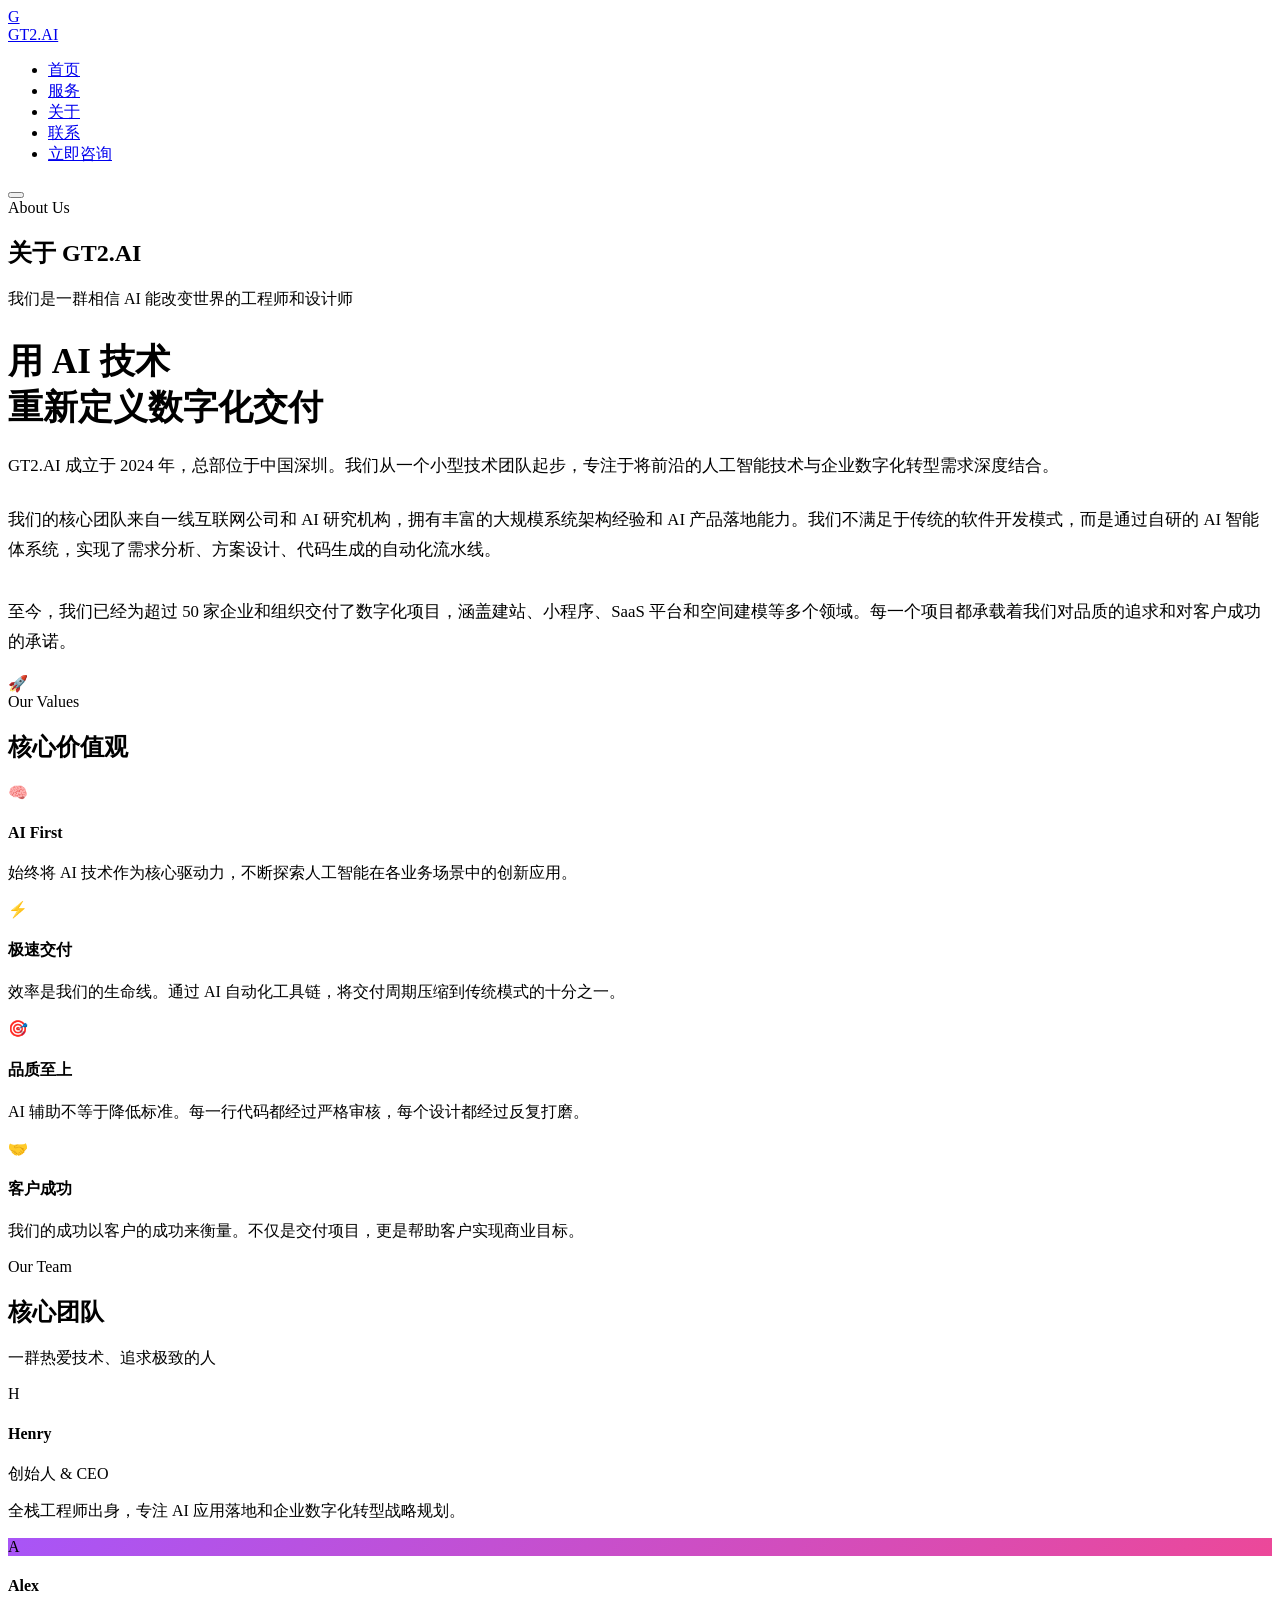
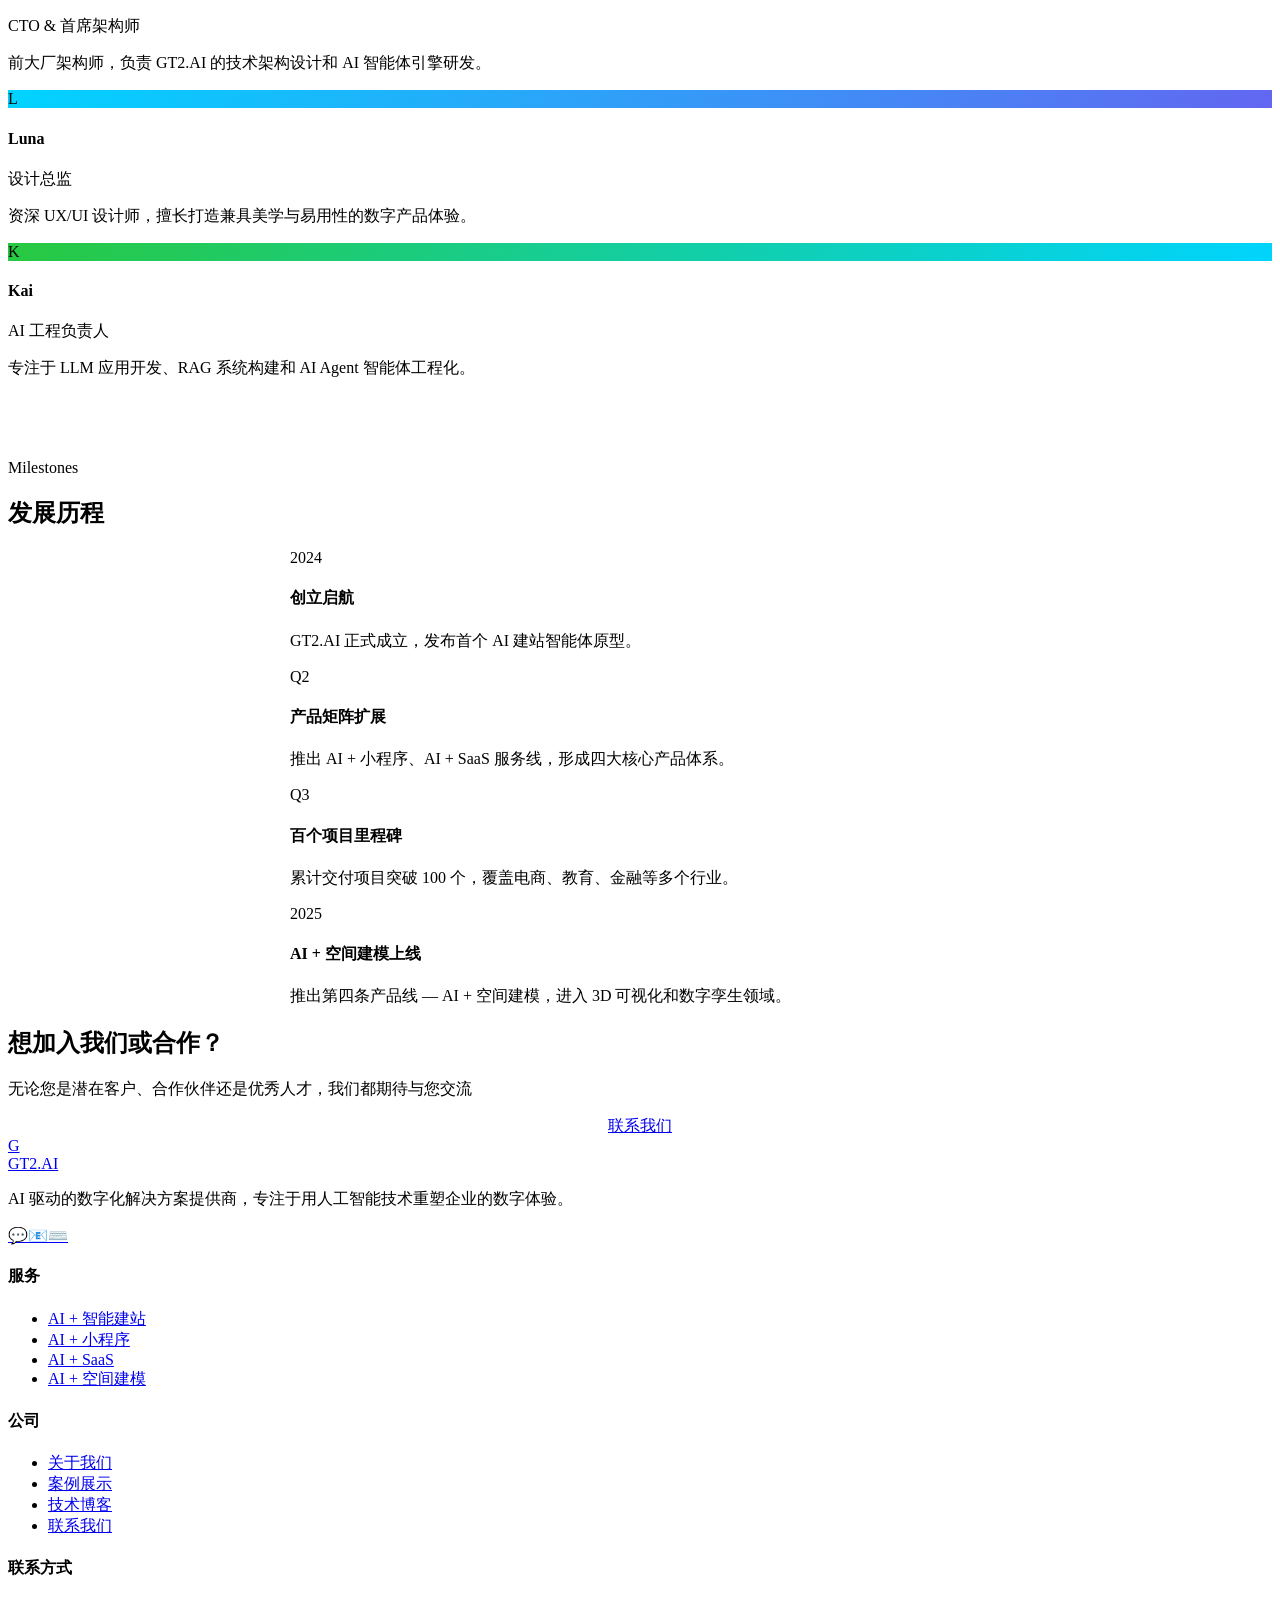
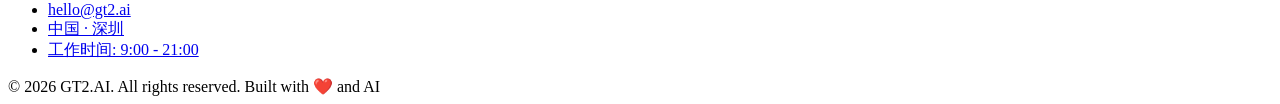
==== about.html @ e83137d7 "Add files via upload" ====
<!DOCTYPE html>
<html lang="zh-CN">
<head>
  <meta charset="UTF-8">
  <meta name="viewport" content="width=device-width, initial-scale=1.0">
  <title>关于我们 - GT2.AI | AI 驱动的数字化解决方案</title>
  <link rel="stylesheet" href="css/style.css">
</head>
<body>

  <div class="bg-orbs"><div class="bg-orb bg-orb-1"></div><div class="bg-orb bg-orb-2"></div><div class="bg-orb bg-orb-3"></div></div>
  <div class="bg-grid"></div>

  <nav class="navbar"><div class="container">
    <a href="index.html" class="nav-logo"><div class="logo-icon">G</div><span>GT2.AI</span></a>
    <ul class="nav-links">
      <li><a href="index.html">首页</a></li>
      <li><a href="services.html">服务</a></li>
      <li><a href="about.html" class="active">关于</a></li>
      <li><a href="contact.html">联系</a></li>
      <li><a href="contact.html" class="btn btn-primary nav-cta">立即咨询</a></li>
    </ul>
    <button class="nav-toggle" aria-label="菜单"><span></span><span></span><span></span></button>
  </div></nav>

  <div class="content-wrapper">

    <!-- Page Header -->
    <section class="page-header" id="about-top">
      <div class="container animate-on-scroll">
        <div class="section-label">About Us</div>
        <h1 class="section-title gradient-text">关于 GT2.AI</h1>
        <p class="section-desc">我们是一群相信 AI 能改变世界的工程师和设计师</p>
      </div>
    </section>

    <!-- About Intro -->
    <section class="service-detail">
      <div class="container">
        <div class="about-intro">
          <div class="animate-on-scroll">
            <h2 style="font-family:var(--font-display);font-size:clamp(1.6rem,3vw,2.2rem);font-weight:700;margin-bottom:20px;line-height:1.3;">
              用 AI 技术<br><span class="gradient-text">重新定义数字化交付</span>
            </h2>
            <p style="color:var(--text-secondary);font-size:1.05rem;line-height:1.8;margin-bottom:24px;">
              GT2.AI 成立于 2024 年，总部位于中国深圳。我们从一个小型技术团队起步，专注于将前沿的人工智能技术与企业数字化转型需求深度结合。
            </p>
            <p style="color:var(--text-secondary);font-size:1.05rem;line-height:1.8;margin-bottom:32px;">
              我们的核心团队来自一线互联网公司和 AI 研究机构，拥有丰富的大规模系统架构经验和 AI 产品落地能力。我们不满足于传统的软件开发模式，而是通过自研的 AI 智能体系统，实现了需求分析、方案设计、代码生成的自动化流水线。
            </p>
            <p style="color:var(--text-secondary);font-size:1.05rem;line-height:1.8;">
              至今，我们已经为超过 50 家企业和组织交付了数字化项目，涵盖建站、小程序、SaaS 平台和空间建模等多个领域。每一个项目都承载着我们对品质的追求和对客户成功的承诺。
            </p>
          </div>
          <div class="about-img-placeholder animate-on-scroll delay-2">
            🚀
          </div>
        </div>

        <!-- Values -->
        <div class="section-header animate-on-scroll">
          <div class="section-label">Our Values</div>
          <h2 class="section-title">核心价值观</h2>
        </div>
        <div class="about-values">
          <div class="value-card animate-on-scroll delay-1">
            <div class="value-icon">🧠</div>
            <h4>AI First</h4>
            <p>始终将 AI 技术作为核心驱动力，不断探索人工智能在各业务场景中的创新应用。</p>
          </div>
          <div class="value-card animate-on-scroll delay-2">
            <div class="value-icon">⚡</div>
            <h4>极速交付</h4>
            <p>效率是我们的生命线。通过 AI 自动化工具链，将交付周期压缩到传统模式的十分之一。</p>
          </div>
          <div class="value-card animate-on-scroll delay-3">
            <div class="value-icon">🎯</div>
            <h4>品质至上</h4>
            <p>AI 辅助不等于降低标准。每一行代码都经过严格审核，每个设计都经过反复打磨。</p>
          </div>
          <div class="value-card animate-on-scroll delay-4">
            <div class="value-icon">🤝</div>
            <h4>客户成功</h4>
            <p>我们的成功以客户的成功来衡量。不仅是交付项目，更是帮助客户实现商业目标。</p>
          </div>
        </div>

        <!-- Team -->
        <div class="section-header animate-on-scroll">
          <div class="section-label">Our Team</div>
          <h2 class="section-title">核心团队</h2>
          <p class="section-desc">一群热爱技术、追求极致的人</p>
        </div>
        <div class="team-grid">
          <div class="team-card animate-on-scroll delay-1">
            <div class="team-avatar">H</div>
            <h4>Henry</h4>
            <div class="role">创始人 & CEO</div>
            <p>全栈工程师出身，专注 AI 应用落地和企业数字化转型战略规划。</p>
          </div>
          <div class="team-card animate-on-scroll delay-2">
            <div class="team-avatar" style="background:linear-gradient(135deg,#a855f7,#ec4899);">A</div>
            <h4>Alex</h4>
            <div class="role">CTO & 首席架构师</div>
            <p>前大厂架构师，负责 GT2.AI 的技术架构设计和 AI 智能体引擎研发。</p>
          </div>
          <div class="team-card animate-on-scroll delay-3">
            <div class="team-avatar" style="background:linear-gradient(135deg,#00d4ff,#6366f1);">L</div>
            <h4>Luna</h4>
            <div class="role">设计总监</div>
            <p>资深 UX/UI 设计师，擅长打造兼具美学与易用性的数字产品体验。</p>
          </div>
          <div class="team-card animate-on-scroll delay-4">
            <div class="team-avatar" style="background:linear-gradient(135deg,#28c840,#00d4ff);">K</div>
            <h4>Kai</h4>
            <div class="role">AI 工程负责人</div>
            <p>专注于 LLM 应用开发、RAG 系统构建和 AI Agent 智能体工程化。</p>
          </div>
        </div>

        <!-- Timeline / Milestones -->
        <div class="section-header animate-on-scroll" style="margin-top:80px;">
          <div class="section-label">Milestones</div>
          <h2 class="section-title">发展历程</h2>
        </div>
        <div class="feature-list" style="max-width:700px;margin:0 auto;">
          <div class="feature-item animate-on-scroll delay-1">
            <div class="feature-num">2024</div>
            <div class="feature-info">
              <h4>创立启航</h4>
              <p>GT2.AI 正式成立，发布首个 AI 建站智能体原型。</p>
            </div>
          </div>
          <div class="feature-item animate-on-scroll delay-2">
            <div class="feature-num">Q2</div>
            <div class="feature-info">
              <h4>产品矩阵扩展</h4>
              <p>推出 AI + 小程序、AI + SaaS 服务线，形成四大核心产品体系。</p>
            </div>
          </div>
          <div class="feature-item animate-on-scroll delay-3">
            <div class="feature-num">Q3</div>
            <div class="feature-info">
              <h4>百个项目里程碑</h4>
              <p>累计交付项目突破 100 个，覆盖电商、教育、金融等多个行业。</p>
            </div>
          </div>
          <div class="feature-item animate-on-scroll delay-4">
            <div class="feature-num">2025</div>
            <div class="feature-info">
              <h4>AI + 空间建模上线</h4>
              <p>推出第四条产品线 — AI + 空间建模，进入 3D 可视化和数字孪生领域。</p>
            </div>
          </div>
        </div>
      </div>
    </section>

    <!-- CTA -->
    <section class="cta-section">
      <div class="container">
        <div class="cta-box animate-on-scroll">
          <div class="cta-glow"></div>
          <h2 class="cta-title">想加入我们或合作？</h2>
          <p class="cta-desc">无论您是潜在客户、合作伙伴还是优秀人才，我们都期待与您交流</p>
          <div style="display:flex;gap:16px;justify-content:center;position:relative;z-index:1;">
            <a href="contact.html" class="btn btn-primary">联系我们</a>
          </div>
        </div>
      </div>
    </section>

  </div>

  <!-- Footer -->
  <footer class="footer">
    <div class="container">
      <div class="footer-grid">
        <div class="footer-brand">
          <a href="index.html" class="nav-logo"><div class="logo-icon">G</div><span>GT2.AI</span></a>
          <p>AI 驱动的数字化解决方案提供商，专注于用人工智能技术重塑企业的数字体验。</p>
          <div class="footer-social"><a href="#">💬</a><a href="#">📧</a><a href="#">⌨️</a></div>
        </div>
        <div class="footer-col">
          <h4>服务</h4>
          <ul>
            <li><a href="services.html#ai-build">AI + 智能建站</a></li>
            <li><a href="services.html#ai-miniapp">AI + 小程序</a></li>
            <li><a href="services.html#ai-saas">AI + SaaS</a></li>
            <li><a href="services.html#ai-modeling">AI + 空间建模</a></li>
          </ul>
        </div>
        <div class="footer-col">
          <h4>公司</h4>
          <ul>
            <li><a href="about.html">关于我们</a></li>
            <li><a href="#">案例展示</a></li>
            <li><a href="#">技术博客</a></li>
            <li><a href="contact.html">联系我们</a></li>
          </ul>
        </div>
        <div class="footer-col">
          <h4>联系方式</h4>
          <ul>
            <li><a href="mailto:hello@gt2.ai">hello@gt2.ai</a></li>
            <li><a href="#">中国 · 深圳</a></li>
            <li><a href="#">工作时间: 9:00 - 21:00</a></li>
          </ul>
        </div>
      </div>
      <div class="footer-bottom">
        <span>&copy; 2026 GT2.AI. All rights reserved.</span>
        <span>Built with ❤️ and AI</span>
      </div>
    </div>
  </footer>

  <script src="js/main.js"></script>
</body>
</html>
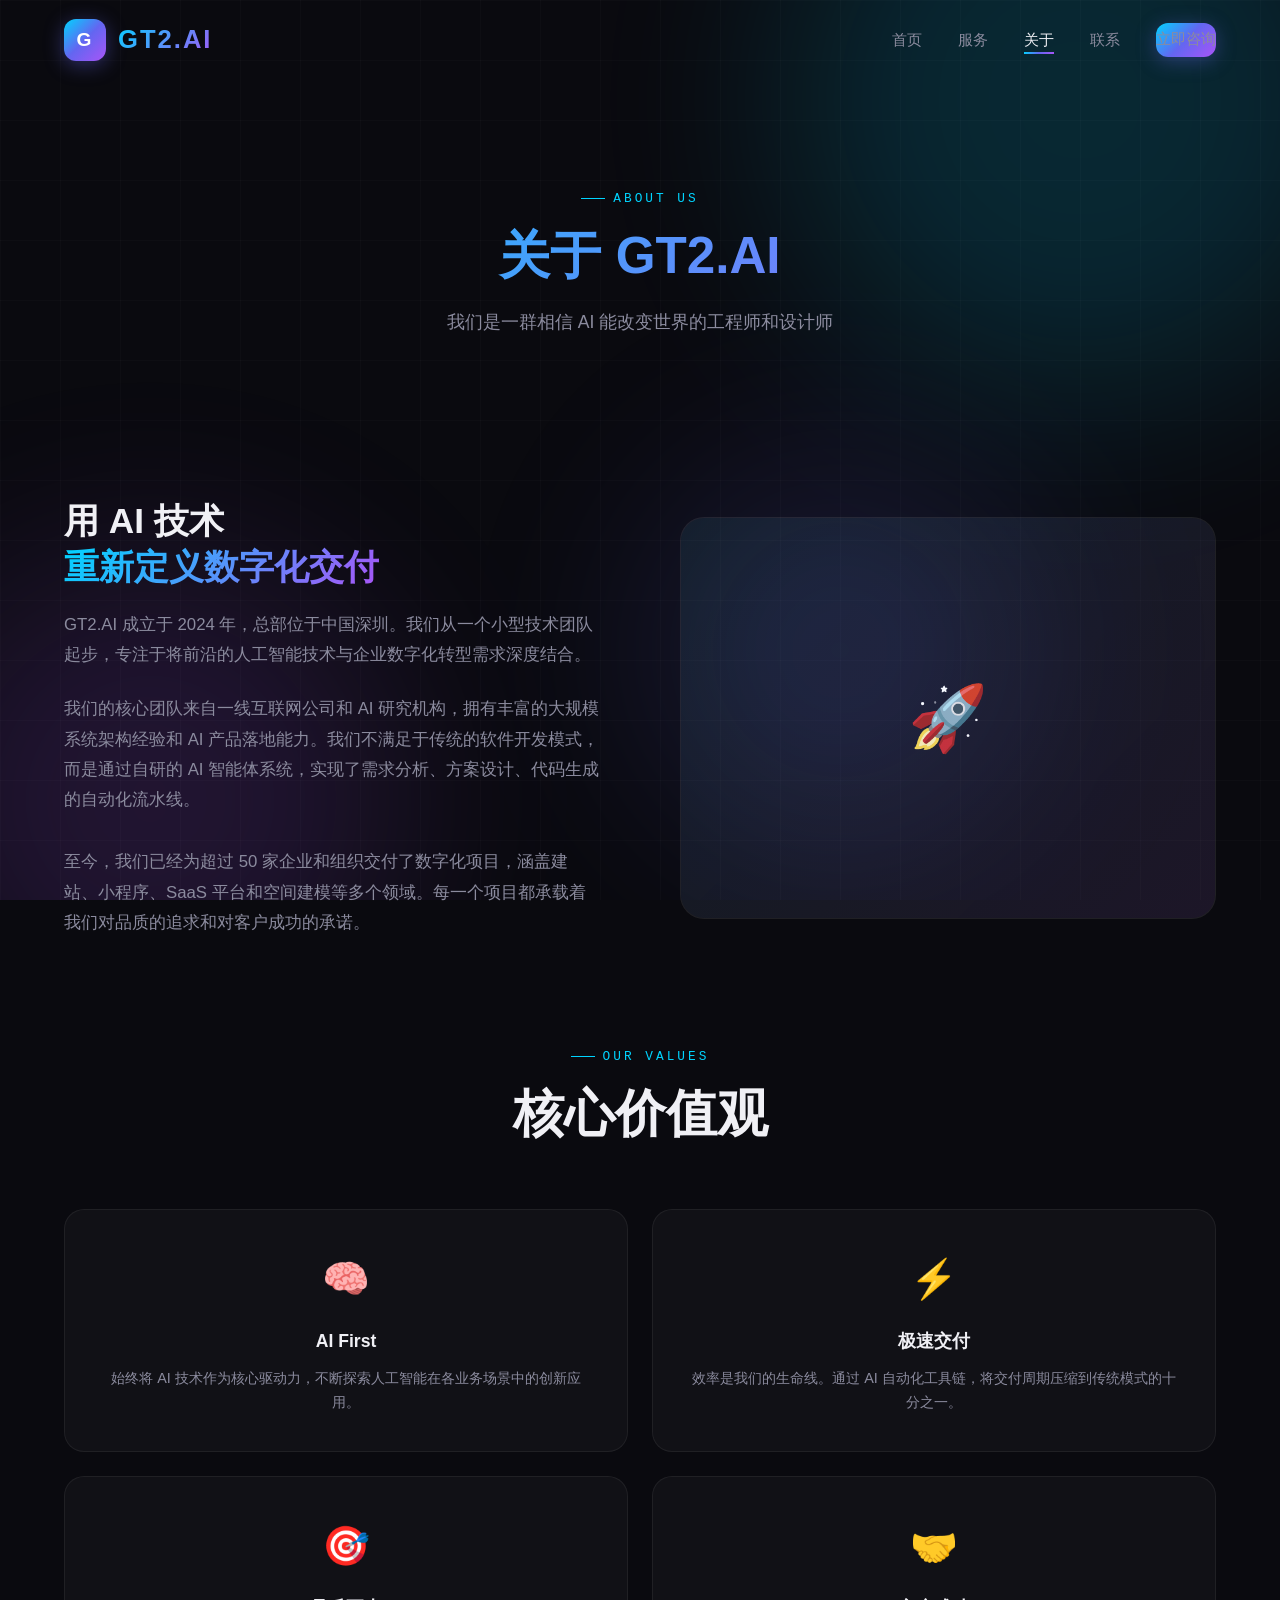
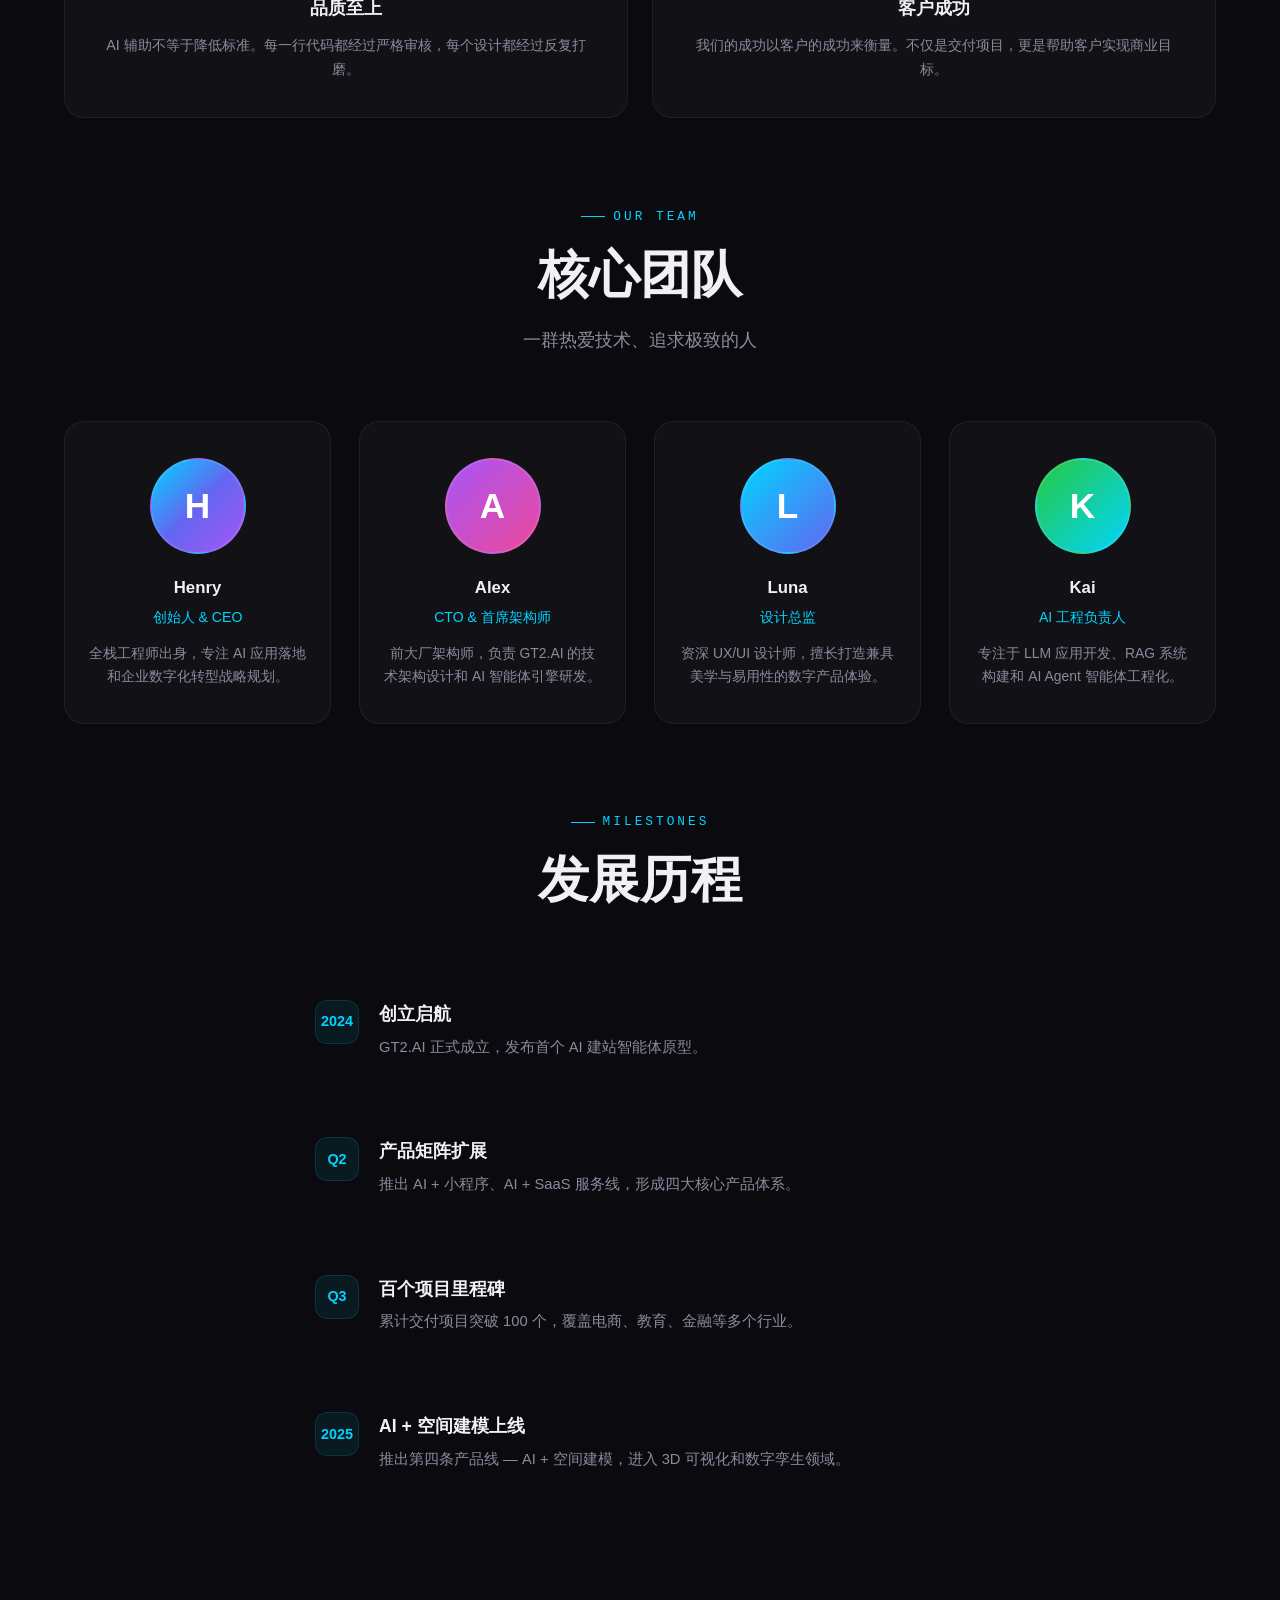
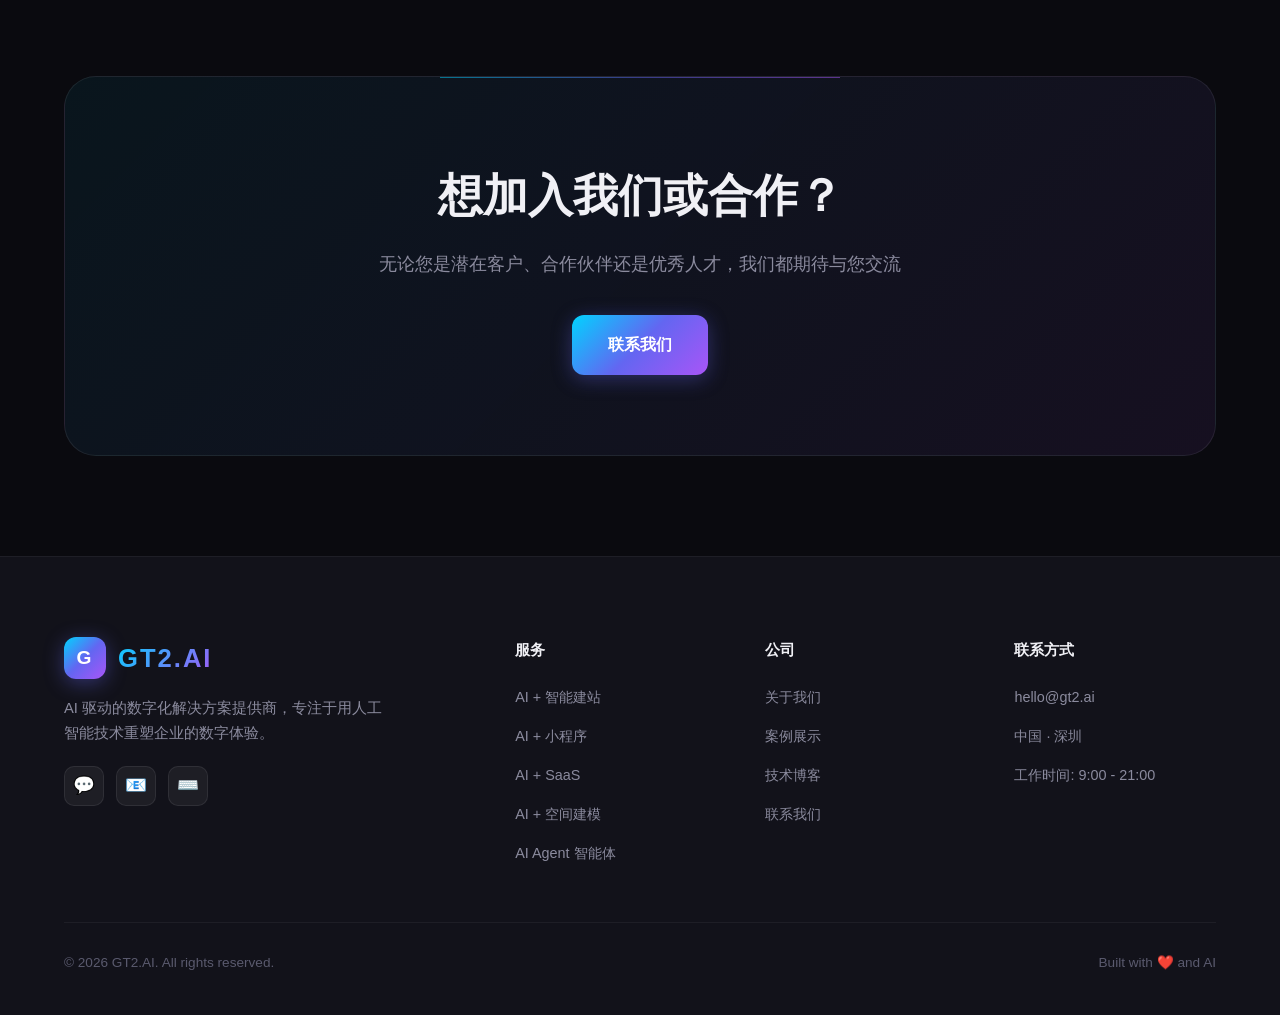
==== commit 39c24597: "Add files via upload" ====
--- a/about.html
+++ b/about.html
@@ -188,6 +188,7 @@
             <li><a href="services.html#ai-miniapp">AI + 小程序</a></li>
             <li><a href="services.html#ai-saas">AI + SaaS</a></li>
             <li><a href="services.html#ai-modeling">AI + 空间建模</a></li>
+            <li><a href="services.html#ai-agent">AI Agent 智能体</a></li>
           </ul>
         </div>
         <div class="footer-col">
--- a/css/style.css
+++ b/css/style.css
@@ -0,0 +1,482 @@
+/* ============================================
+   GT2.AI - Global Style System
+   现代科技感 AI 品牌官网
+   ============================================ */
+
+/* ---------- Google Fonts Import ---------- */
+@import url('https://fonts.googleapis.com/css2?family=Orbitron:wght@400;500;600;700;800;900&family=Noto+Sans+SC:wght@300;400;500;600;700&family=JetBrains+Mono:wght@400;500&display=swap');
+
+/* ---------- CSS Variables ---------- */
+:root {
+  --bg-primary: #0a0a0f;
+  --bg-secondary: #12121a;
+  --bg-card: rgba(255, 255, 255, 0.03);
+  --bg-card-hover: rgba(255, 255, 255, 0.06);
+  --accent-cyan: #00d4ff;
+  --accent-blue: #6366f1;
+  --accent-purple: #a855f7;
+  --accent-pink: #ec4899;
+  --accent-green: #10b981;
+  --gradient-primary: linear-gradient(135deg, #00d4ff 0%, #6366f1 50%, #a855f7 100%);
+  --gradient-text: linear-gradient(135deg, #00d4ff, #a855f7);
+  --text-primary: #f0f0f5;
+  --text-secondary: #8b8b9e;
+  --text-muted: #5a5a6e;
+  --font-display: 'Orbitron', sans-serif;
+  --font-body: 'Noto Sans SC', sans-serif;
+  --font-mono: 'JetBrains Mono', monospace;
+  --nav-height: 80px;
+  --container-max: 1200px;
+  --section-padding: 120px;
+  --ease-out: cubic-bezier(0.16, 1, 0.3, 1);
+}
+
+/* ---------- Reset ---------- */
+*, *::before, *::after { margin: 0; padding: 0; box-sizing: border-box; }
+html { scroll-behavior: smooth; font-size: 16px; }
+body {
+  font-family: var(--font-body);
+  background-color: var(--bg-primary);
+  color: var(--text-primary);
+  line-height: 1.7;
+  overflow-x: hidden;
+  -webkit-font-smoothing: antialiased;
+}
+::selection { background: rgba(99, 102, 241, 0.3); color: #fff; }
+a { color: inherit; text-decoration: none; }
+img { max-width: 100%; height: auto; }
+
+::-webkit-scrollbar { width: 6px; }
+::-webkit-scrollbar-track { background: var(--bg-primary); }
+::-webkit-scrollbar-thumb { background: linear-gradient(var(--accent-cyan), var(--accent-purple)); border-radius: 3px; }
+
+/* ---------- Utility ---------- */
+.container { max-width: var(--container-max); margin: 0 auto; padding: 0 24px; }
+.gradient-text {
+  background: var(--gradient-text);
+  -webkit-background-clip: text;
+  -webkit-text-fill-color: transparent;
+}
+.section-label {
+  display: inline-flex; align-items: center; gap: 8px;
+  font-family: var(--font-mono); font-size: 0.8rem;
+  letter-spacing: 3px; text-transform: uppercase;
+  color: var(--accent-cyan); margin-bottom: 16px;
+}
+.section-label::before {
+  content: ''; width: 24px; height: 1px; background: var(--accent-cyan);
+}
+.section-title {
+  font-family: var(--font-display); font-size: clamp(2rem, 4vw, 3.2rem);
+  font-weight: 700; line-height: 1.2; margin-bottom: 20px;
+}
+.section-desc { font-size: 1.1rem; color: var(--text-secondary); max-width: 600px; line-height: 1.8; }
+.section-header { text-align: center; margin-bottom: 64px; }
+.section-header .section-desc { margin: 0 auto; }
+
+/* ---------- Buttons ---------- */
+.btn {
+  display: inline-flex; align-items: center; gap: 10px;
+  padding: 16px 36px; border-radius: 12px;
+  font-family: var(--font-body); font-size: 1rem; font-weight: 600;
+  cursor: pointer; transition: all 0.4s var(--ease-out);
+  position: relative; overflow: hidden; border: none;
+}
+.btn-primary {
+  background: var(--gradient-primary); color: #fff;
+  box-shadow: 0 4px 20px rgba(99, 102, 241, 0.35);
+}
+.btn-primary:hover {
+  transform: translateY(-3px);
+  box-shadow: 0 8px 40px rgba(99, 102, 241, 0.5), 0 0 60px rgba(0, 212, 255, 0.15);
+}
+.btn-outline {
+  background: transparent; color: var(--text-primary);
+  border: 1px solid rgba(255, 255, 255, 0.15); backdrop-filter: blur(10px);
+}
+.btn-outline:hover {
+  border-color: var(--accent-cyan); color: var(--accent-cyan);
+  background: rgba(0, 212, 255, 0.05); transform: translateY(-3px);
+}
+
+/* ---------- Background Effects ---------- */
+.bg-orbs {
+  position: fixed; top: 0; left: 0; width: 100%; height: 100%;
+  pointer-events: none; z-index: 0; overflow: hidden;
+}
+.bg-orb {
+  position: absolute; border-radius: 50%;
+  filter: blur(100px); opacity: 0.15;
+  animation: float 20s ease-in-out infinite;
+}
+.bg-orb-1 { width: 600px; height: 600px; background: var(--accent-cyan); top: -200px; right: -100px; animation-delay: 0s; }
+.bg-orb-2 { width: 500px; height: 500px; background: var(--accent-purple); bottom: -150px; left: -100px; animation-delay: -7s; }
+.bg-orb-3 { width: 400px; height: 400px; background: var(--accent-blue); top: 50%; left: 50%; animation-delay: -14s; }
+
+@keyframes float {
+  0%, 100% { transform: translate(0, 0) scale(1); }
+  25% { transform: translate(50px, -80px) scale(1.1); }
+  50% { transform: translate(-30px, 60px) scale(0.95); }
+  75% { transform: translate(80px, 30px) scale(1.05); }
+}
+
+.bg-grid {
+  position: fixed; top: 0; left: 0; width: 100%; height: 100%;
+  background-image:
+    linear-gradient(rgba(255,255,255,0.02) 1px, transparent 1px),
+    linear-gradient(90deg, rgba(255,255,255,0.02) 1px, transparent 1px);
+  background-size: 60px 60px; pointer-events: none; z-index: 0;
+}
+
+.content-wrapper { position: relative; z-index: 2; }
+
+.section { padding: var(--section-padding) 0; position: relative; }
+
+/* ---------- Scroll Animations ---------- */
+.animate-on-scroll {
+  opacity: 0; transform: translateY(40px);
+  transition: all 0.8s var(--ease-out);
+}
+.animate-on-scroll.animated { opacity: 1; transform: translateY(0); }
+.animate-on-scroll.delay-1 { transition-delay: 0.1s; }
+.animate-on-scroll.delay-2 { transition-delay: 0.2s; }
+.animate-on-scroll.delay-3 { transition-delay: 0.3s; }
+.animate-on-scroll.delay-4 { transition-delay: 0.4s; }
+
+@keyframes fadeInUp { from{opacity:0;transform:translateY(40px)} to{opacity:1;transform:translateY(0)} }
+@keyframes scaleIn { from{opacity:0;transform:scale(0.9)} to{opacity:1;transform:scale(1)} }
+@keyframes pulse-glow {
+  0%,100%{box-shadow:0 0 20px rgba(0,212,255,0.2)}
+  50%{box-shadow:0 0 40px rgba(0,212,255,0.4),0 0 80px rgba(168,85,247,0.15)}
+}
+@keyframes rotate-slow { from{transform:rotate(0deg)} to{transform:rotate(360deg)} }
+
+/* ========== NAVBAR ========== */
+.navbar {
+  position: fixed; top: 0; left: 0; right: 0; height: var(--nav-height);
+  display: flex; align-items: center; z-index: 1000;
+  transition: all 0.4s var(--ease-out); background: transparent;
+}
+.navbar.scrolled {
+  background: rgba(10,10,15,0.85); backdrop-filter: blur(20px);
+  border-bottom: 1px solid rgba(255,255,255,0.05);
+}
+.navbar .container { display: flex; align-items: center; justify-content: space-between; width: 100%; }
+
+.nav-logo { display: flex; align-items: center; gap: 12px; font-family: var(--font-display); font-size: 1.6rem; font-weight: 800; letter-spacing: 2px; }
+.nav-logo .logo-icon {
+  width: 42px; height: 42px; background: var(--gradient-primary);
+  border-radius: 12px; display: flex; align-items: center; justify-content: center;
+  font-size: 1.2rem; font-weight: 900; color: #fff;
+  box-shadow: 0 4px 20px rgba(99,102,241,0.4);
+}
+.nav-logo span { background: var(--gradient-text); -webkit-background-clip: text; -webkit-text-fill-color: transparent; }
+
+.nav-links { display: flex; align-items: center; gap: 36px; list-style: none; }
+.nav-links a {
+  font-size: 0.92rem; font-weight: 500; color: var(--text-secondary);
+  position: relative; padding: 4px 0; transition: color 0.3s;
+}
+.nav-links a::after {
+  content:''; position:absolute; bottom:-2px; left:0; width:0; height:2px;
+  background: var(--gradient-primary); transition: width 0.3s var(--ease-out);
+}
+.nav-links a:hover, .nav-links a.active { color: var(--text-primary); }
+.nav-links a:hover::after, .nav-links a.active::after { width: 100%; }
+
+.nav-toggle { display: none; flex-direction: column; gap: 6px; cursor: pointer; background: none; border: none; padding: 8px; }
+.nav-toggle span { width: 26px; height: 2px; background: var(--text-primary); border-radius: 2px; transition: all 0.3s; }
+.nav-toggle.active span:nth-child(1){ transform:rotate(45deg) translate(5px,6px); }
+.nav-toggle.active span:nth-child(2){ opacity:0; }
+.nav-toggle.active span:nth-child(3){ transform:rotate(-45deg) translate(5px,-6px); }
+
+@media(max-width:900px){
+  .nav-toggle{display:flex;}
+  .nav-links{
+    position:fixed; top:var(--nav-height); left:0; right:0; bottom:0;
+    background:rgba(10,10,15,97%); backdrop-filter:blur(30px);
+    flex-direction:column; justify-content:center; align-items:center; gap:28px;
+    transform:translateX(100%); transition:transform 0.4s var(--ease-out);
+  }
+  .nav-links.open{transform:translateX(0);}
+  .nav-links a{font-size:1.3rem;}
+}
+
+/* ========== HERO ========== */
+.hero { min-height:100vh; display:flex; align-items:center; padding-top:var(--nav-height); position:relative; overflow:hidden; }
+.hero-container{
+  max-width:var(--container-max); margin:0 auto; padding:0 24px;
+  display:grid; grid-template-columns:1fr 1fr; gap:60px; align-items:center;
+}
+.hero-badge{
+  display:inline-flex; align-items:center; gap:8px; padding:8px 20px;
+  background:rgba(0,212,255,0.08); border:1px solid rgba(0,212,255,0.2);
+  border-radius:100px; font-family:var(--font-mono); font-size:0.82rem; color:var(--accent-cyan);
+  margin-bottom:28px; backdrop-filter:blur(10px);
+  animation:fadeInUp 0.8s var(--ease-out) both;
+}
+.pulse-dot{width:8px;height:8px;background:var(--accent-cyan);border-radius:50%;animation:pulse-glow 2s infinite;}
+.hero-title{
+  font-family:var(--font-display); font-size:clamp(2.6rem,5.5vw,4.2rem);
+  font-weight:800; line-height:1.1; margin-bottom:24px; letter-spacing:-0.03em;
+  animation:fadeInUp 0.8s var(--ease-out) 0.15s both;
+}
+.hero-desc{
+  font-size:1.15rem; color:var(--text-secondary); line-height:1.8;
+  margin-bottom:40px; max-width:520px;
+  animation:fadeInUp 0.8s var(--ease-out) 0.3s both;
+}
+.hero-actions{display:flex;gap:16px;margin-bottom:56px;animation:fadeInUp 0.8s var(--ease-out) 0.45s both;}
+.hero-stats{display:flex;gap:48px;animation:fadeInUp 0.8s var(--ease-out) 0.6s both;}
+.hero-stat-value{font-family:var(--font-display);font-size:2rem;font-weight:700;background:var(--gradient-text);-webkit-background-clip:text;-webkit-text-fill-color:transparent;}
+.hero-stat-label{font-size:0.85rem;color:var(--text-muted);margin-top:4px;}
+
+/* Hero Visual */
+.hero-visual{position:relative;display:flex;justify-content:center;align-items:center;animation:scaleIn 1s var(--ease-out) 0.3s both;}
+.hero-globe-container{position:relative;width:480px;height:480px;}
+.hero-globe{
+  width:100%;height:100%;border-radius:50%;
+  background:radial-gradient(circle at 30% 30%,rgba(0,212,255,0.15),transparent 50%),radial-gradient(circle at 70% 70%,rgba(168,85,247,0.12),transparent 50%),var(--bg-card);
+  border:1px solid rgba(255,255,255,0.08);position:relative;overflow:hidden;
+  box-shadow:0 0 80px rgba(0,212,255,0.1),0 0 160px rgba(168,85,247,0.05),inset 0 0 80px rgba(0,0,0,0.5);
+}
+.globe-ring{position:absolute;border:1px solid rgba(0,212,255,0.15);border-radius:50%;}
+.globe-ring-1{top:10%;left:10%;right:10%;bottom:10%;animation:rotate-slow 30s linear infinite;}
+.globe-ring-2{top:22%;left:22%;right:22%;bottom:22%;border-color:rgba(168,85,247,0.12);animation:rotate-slow 25s linear infinite reverse;}
+.globe-ring-3{top:34%;left:34%;right:34%;bottom:34%;border-color:rgba(99,102,241,0.1);animation:rotate-slow 20s linear infinite;}
+
+.floating-icon{
+  position:absolute;width:56px;height:56px;border-radius:16px;
+  background:rgba(18,18,26,0.9);border:1px solid rgba(255,255,255,0.1);
+  backdrop-filter:blur(10px);display:flex;align-items:center;justify-content:center;
+  font-size:1.5rem;box-shadow:0 8px 32px rgba(0,0,0,0.3);
+  animation:float-icon 6s ease-in-out infinite;z-index:3;
+}
+.fi-1{top:5%;right:-10px;color:var(--accent-cyan);}
+.fi-2{bottom:15%;right:5%;color:var(--accent-purple);animation-delay:-1.5s;}
+.fi-3{bottom:5%;left:-5%;color:var(--accent-pink);animation-delay:-3s;}
+.fi-4{top:20%;left:-15px;color:var(--accent-blue);animation-delay:-4.5s;}
+@keyframes float-icon{0%,100%{transform:translateY(0);}50%{transform:translateY(-12px);}}
+
+@media(max-width:1024px){
+  .hero-container{grid-template-columns:1fr;text-align:center;gap:48px;padding-top:60px;}
+  .hero-desc{margin-left:auto;margin-right:auto;}
+  .hero-actions{justify-content:center;} .hero-stats{justify-content:center;}
+  .hero-globe-container{width:340px;height:340px;}
+  .floating-icon{width:46px;height:46px;font-size:1.2rem;}
+}
+@media(max-width:640px){
+  .hero-stats{gap:28px;flex-wrap:wrap;}
+  .hero-globe-container{width:280px;height:280px;}
+}
+
+/* ========== SERVICES ========== */
+.services-grid{display:grid;grid-template-columns:repeat(auto-fit,minmax(280px,1fr));gap:28px;}
+.service-card{
+  background:var(--bg-card);border:1px solid rgba(255,255,255,0.06);border-radius:24px;
+  padding:44px 36px;position:relative;overflow:hidden;transition:all 0.5s var(--ease-out);cursor:default;
+}
+.service-card::before{content:'';position:absolute;top:0;left:0;right:0;height:2px;opacity:0;transition:opacity 0.5s;}
+.service-card:hover{transform:translateY(-10px);background:var(--bg-card-hover);border-color:rgba(255,255,255,0.1);box-shadow:0 20px 60px rgba(0,0,0,0.3),0 0 40px rgba(0,212,255,0.04);}
+.service-card:hover::before{opacity:1;}
+.sc-1::before{background:linear-gradient(90deg,#00d4ff,#6366f1);}
+.sc-2::before{background:linear-gradient(90deg,#a855f7,#ec4899);}
+.sc-3::before{background:linear-gradient(90deg,#6366f1,#00d4ff);}
+.sc-4::before{background:linear-gradient(90deg,#ec4899,#f97316);}
+.sc-5::before{background:linear-gradient(90deg,#10b981,#06b6f4);}
+
+.service-icon{width:68px;height:68px;border-radius:18px;display:flex;align-items:center;justify-content:center;font-size:1.8rem;margin-bottom:24px;}
+.si-1{background:rgba(0,212,255,0.1);color:var(--accent-cyan);}
+.si-2{background:rgba(168,85,247,0.1);color:var(--accent-purple);}
+.si-3{background:rgba(99,102,241,0.1);color:var(--accent-blue);}
+.si-4{background:rgba(236,72,153,0.1);color:var(--accent-pink);}
+.si-5{background:rgba(16,185,129,0.1);color:var(--accent-green);}
+
+.service-card h3{font-family:var(--font-display);font-size:1.3rem;font-weight:700;margin-bottom:12px;}
+.service-card p{color:var(--text-secondary);font-size:0.95rem;line-height:1.7;margin-bottom:24px;}
+.service-link{display:inline-flex;align-items:center;gap:8px;font-size:0.9rem;font-weight:600;color:var(--accent-cyan);transition:gap 0.3s;}
+.service-link:hover{gap:14px;}
+
+/* ========== FEATURES ========== */
+.features-showcase{display:grid;grid-template-columns:1fr 1fr;gap:60px;align-items:center;}
+.feature-terminal{
+  background:rgba(18,18,26,0.95);border:1px solid rgba(255,255,255,0.08);
+  border-radius:16px;overflow:hidden;box-shadow:0 20px 60px rgba(0,0,0,0.4);
+}
+.terminal-header{display:flex;align-items:center;gap:8px;padding:14px 18px;background:rgba(0,0,0,0.3);border-bottom:1px solid rgba(255,255,255,0.05);}
+.terminal-dot{width:12px;height:12px;border-radius:50%;}
+.td-red{background:#ff5f57;} .td-yellow{background:#febc2e;} .td-green{background:#28c840;}
+.terminal-title{flex:1;text-align:center;font-family:var(--font-mono);font-size:0.82rem;color:var(--text-muted);}
+.terminal-body{padding:24px;font-family:var(--font-mono);font-size:0.84rem;line-height:1.8;color:var(--text-secondary);}
+
+.tc{color:var(--accent-cyan);} .tp{color:var(--accent-purple);}
+.tf{color:var(--text-muted);} .to{color:var(--text-muted);} .ts{color:#28c840;}
+.tcursr{display:inline-block;width:8px;height:16px;background:var(--accent-cyan);animation:blink 1s step-end infinite;vertical-align:middle;margin-left:4px;}
+@keyframes blink{0%,100%{opacity:1;}50%{opacity:0;}}
+
+.feature-list{display:flex;flex-direction:column;gap:28px;}
+.feature-item{display:flex;gap:20px;align-items:flex-start;padding:24px;border-radius:16px;transition:all 0.3s;border:1px solid transparent;}
+.feature-item:hover{background:var(--bg-card);border-color:rgba(255,255,255,0.06);}
+.feature-num{flex-shrink:0;width:44px;height:44px;border-radius:12px;background:rgba(0,212,255,0.08);border:1px solid rgba(0,212,255,0.15);display:flex;align-items:center;justify-content:center;font-family:var(--font-display);font-size:0.9rem;font-weight:700;color:var(--accent-cyan);}
+.feature-info h4{font-size:1.1rem;font-weight:600;margin-bottom:6px;}
+.feature-info p{font-size:0.92rem;color:var(--text-secondary);line-height:1.6;}
+
+@media(max-width:900px){.features-showcase{grid-template-columns:1fr;gap:48px;} .feature-visual{order:-1;}}
+
+/* ========== STATS BAR ========== */
+.stats-bar{background:var(--bg-secondary);border-top:1px solid rgba(255,255,255,0.05);border-bottom:1px solid rgba(255,255,255,0.05);padding:64px 0;position:relative;}
+.stats-bar::before{content:'';position:absolute;top:0;left:0;right:0;height:1px;background:linear-gradient(90deg,rgba(0,212,255,0.3),rgba(168,85,247,0.3));}
+.stats-grid{display:grid;grid-template-columns:repeat(4,1fr);gap:40px;text-align:center;}
+.stat-item:not(:last-child)::after{content:'';position:absolute;right:-20px;top:50%;transform:translateY(-50%);height:40px;width:1px;background:rgba(255,255,255,0.06);}
+.stat-number{font-family:var(--font-display);font-size:clamp(2rem,3vw,2.8rem);font-weight:800;background:var(--gradient-text);-webkit-background-clip:text;-webkit-text-fill-color:transparent;margin-bottom:8px;}
+.stat-label{font-size:0.92rem;color:var(--text-secondary);}
+.stat-item{position:relative;}
+@media(max-width:768px){.stats-grid{grid-template-columns:repeat(2,1fr);gap:32px;} .stat-item:not(:last-child)::after{display:none;}}
+
+/* ========== PROCESS ========== */
+.process-timeline{display:grid;grid-template-columns:repeat(4,1fr);gap:24px;position:relative;}
+.process-timeline::before{content:'';position:absolute;top:56px;left:12%;right:12%;height:1px;background:linear-gradient(90deg,var(--accent-cyan),var(--accent-blue),var(--accent-purple),var(--accent-pink));opacity:0.2;}
+.process-step{text-align:center;position:relative;}
+.process-step-num{width:56px;height:56px;border-radius:50%;background:var(--bg-secondary);border:2px solid rgba(255,255,255,0.1);display:flex;align-items:center;justify-content:center;margin:0 auto 20px;font-family:var(--font-display);font-size:1.1rem;font-weight:700;color:var(--accent-cyan);position:relative;z-index:2;transition:all 0.4s;}
+.process-step:hover .process-step-num{background:var(--gradient-primary);border-color:transparent;color:#fff;box-shadow:0 0 30px rgba(99,102,241,0.4);transform:scale(1.1);}
+.process-step h4{font-size:1.05rem;font-weight:600;margin-bottom:8px;}
+.process-step p{font-size:0.88rem;color:var(--text-secondary);line-height:1.6;}
+@media(max-width:900px){.process-timeline{grid-template-columns:repeat(2,1fr);} .process-timeline::before{display:none;}}
+@media(max-width:520px){.process-timeline{grid-template-columns:1fr;max-width:300px;margin:0 auto;}}
+
+/* ========== CTA ========== */
+.cta-section{text-align:center;padding:100px 0;position:relative;}
+.cta-box{background:linear-gradient(135deg,rgba(0,212,255,0.06),rgba(168,85,247,0.08));border:1px solid rgba(255,255,255,0.08);border-radius:32px;padding:80px 48px;position:relative;overflow:hidden;}
+.cta-box::before{content:'';position:absolute;top:0;left:50%;transform:translateX(-50%);width:400px;height:1px;background:var(--gradient-primary);opacity:0.5;}
+.cta-title{font-family:var(--font-display);font-size:clamp(1.8rem,3.5vw,2.8rem);font-weight:800;margin-bottom:16px;}
+.cta-desc{font-size:1.1rem;color:var(--text-secondary);margin-bottom:36px;max-width:540px;margin-left:auto;margin-right:auto;}
+
+/* ========== FOOTER ========== */
+.footer{background:var(--bg-secondary);border-top:1px solid rgba(255,255,255,0.05);padding:80px 0 40px;}
+.footer-grid{display:grid;grid-template-columns:2fr 1fr 1fr 1fr;gap:48px;margin-bottom:56px;}
+.footer-brand{max-width:320px;}
+.footer-brand .nav-logo{margin-bottom:16px;}
+.footer-brand p{color:var(--text-secondary);font-size:0.92rem;line-height:1.7;margin-bottom:20px;}
+.footer-social{display:flex;gap:12px;}
+.footer-social a{width:40px;height:40px;border-radius:10px;background:rgba(255,255,255,0.05);border:1px solid rgba(255,255,255,0.08);display:flex;align-items:center;justify-content:center;font-size:1.1rem;transition:all 0.3s;}
+.footer-social a:hover{background:rgba(0,212,255,0.1);border-color:rgba(0,212,255,0.3);transform:translateY(-3px);}
+.footer-col h4{font-size:0.95rem;font-weight:600;margin-bottom:20px;}
+.footer-col ul{list-style:none;display:flex;flex-direction:column;gap:12px;}
+.footer-col a{color:var(--text-secondary);font-size:0.9rem;transition:color 0.3s;}
+.footer-col a:hover{color:var(--accent-cyan);}
+.footer-bottom{border-top:1px solid rgba(255,255,255,0.05);padding-top:28px;display:flex;justify-content:space-between;align-items:center;font-size:0.85rem;color:var(--text-muted);}
+@media(max-width:900px){.footer-grid{grid-template-columns:1fr 1fr;} .footer-brand{grid-column:span 2;}}
+@media(max-width:520px){.footer-grid{grid-template-columns:1fr;} .footer-brand{grid-column:span 1;} .footer-bottom{flex-direction:column;gap:12px;text-align:center;}}
+
+/* ========== PAGE HEADER (inner pages) ========== */
+.page-header{padding:180px 0 80px;text-align:center;position:relative;overflow:hidden;}
+.page-header .section-title{font-size:clamp(2.4rem,4vw,3.5rem);margin-bottom:20px;}
+.page-header .section-desc{margin:0 auto;font-size:1.1rem;}
+
+/* ========== SERVICE DETAIL PAGE ========== */
+.service-detail{padding:80px 0;}
+.sd-hero{display:grid;grid-template-columns:1fr 1fr;gap:60px;align-items:center;margin-bottom:80px;}
+.sd-hero-content h1{font-family:var(--font-display);font-size:clamp(2rem,3.5vw,2.8rem);font-weight:800;margin-bottom:20px;line-height:1.2;}
+.sd-hero-content>p{font-size:1.1rem;color:var(--text-secondary);line-height:1.8;margin-bottom:32px;}
+.sd-feature-grid{display:grid;grid-template-columns:repeat(2,1fr);gap:20px;}
+.sd-feature-item{display:flex;align-items:center;gap:12px;padding:16px;background:var(--bg-card);border-radius:12px;border:1px solid rgba(255,255,255,0.04);}
+.sd-feature-icon{width:40px;height:40px;border-radius:10px;background:rgba(0,212,255,0.1);display:flex;align-items:center;justify-content:center;color:var(--accent-cyan);font-size:1.1rem;flex-shrink:0;}
+.sd-feature-item span{font-size:0.93rem;font-weight:500;}
+
+.sd-demo-panel{max-width:480px;width:100%;background:rgba(18,18,26,0.95);border:1px solid rgba(255,255,255,0.08);border-radius:20px;overflow:hidden;box-shadow:0 24px 80px rgba(0,0,0,0.4);}
+.sd-demo-preview{aspect-ratio:16/10;background:linear-gradient(135deg,rgba(0,212,255,0.08),rgba(168,85,247,0.06));display:flex;align-items:center;justify-content:center;font-size:3rem;position:relative;overflow:hidden;}
+.sd-demo-bar{padding:16px 20px;display:flex;align-items:center;gap:12px;border-top:1px solid rgba(255,255,255,0.05);}
+.bar-item{flex:1;height:8px;border-radius:4px;background:rgba(255,255,255,0.05);position:relative;overflow:hidden;}
+.bar-fill{position:absolute;top:0;left:0;height:100%;border-radius:4px;animation:bar-grow 3s ease-in-out infinite;}
+.bar-item:nth-child(1) .bar-fill{width:90%;background:var(--gradient-primary);}
+.bar-item:nth-child(2) .bar-fill{width:75%;background:linear-gradient(90deg,#a855f7,#ec4899);animation-delay:0.5s;}
+.bar-item:nth-child(3) .bar-fill{width:85%;background:linear-gradient(90deg,#28c840,#00d4ff);animation-delay:1s;}
+@keyframes bar-grow{0%,100%{opacity:1;}50%{opacity:0.6;}}
+
+@media(max-width:900px){.sd-hero{grid-template-columns:1fr;text-align:center;} .sd-hero-content>p{margin:0 auto;max-width:520px;} .sd-feature-grid{max-width:520px;margin:0 auto;}}
+
+.detail-section{margin-bottom:80px;}
+.capability-list{display:grid;grid-template-columns:repeat(auto-fit,minmax(260px,1fr));gap:24px;}
+.capability-card{padding:32px;background:var(--bg-card);border:1px solid rgba(255,255,255,0.06);border-radius:20px;transition:all 0.4s var(--ease-out);}
+.capability-card:hover{transform:translateY(-6px);border-color:rgba(255,255,255,0.1);box-shadow:0 16px 48px rgba(0,0,0,0.2);}
+.capability-card .cap-icon{width:52px;height:52px;border-radius:14px;display:flex;align-items:center;justify-content:center;font-size:1.4rem;margin-bottom:18px;}
+.capability-card h4{font-size:1.08rem;font-weight:600;margin-bottom:10px;}
+.capability-card p{font-size:0.9rem;color:var(--text-secondary);line-height:1.65;}
+
+/* Pricing */
+.pricing-table{display:grid;grid-template-columns:repeat(auto-fit,minmax(300px,1fr));gap:28px;max-width:1000px;margin:0 auto;}
+.price-card{background:var(--bg-card);border:1px solid rgba(255,255,255,0.06);border-radius:24px;padding:40px 36px;position:relative;overflow:hidden;transition:all 0.4s var(--ease-out);}
+.price-card.featured{border-color:rgba(0,212,255,0.3);background:rgba(0,212,255,0.03);}
+.price-card.featured::before{content:'推荐';position:absolute;top:16px;right:24px;padding:4px 14px;background:var(--gradient-primary);border-radius:100px;font-size:0.78rem;font-weight:600;color:#fff;}
+.price-card:hover{transform:translateY(-6px);}
+.plan-name{font-family:var(--font-display);font-size:1.15rem;font-weight:700;margin-bottom:8px;}
+.plan-desc{font-size:0.88rem;color:var(--text-secondary);margin-bottom:24px;}
+.plan-price{font-family:var(--font-display);font-size:2.8rem;font-weight:800;margin-bottom:8px;}
+.plan-price-note{font-size:0.85rem;color:var(--text-muted);margin-bottom:28px;}
+.price-card ul{list-style:none;display:flex;flex-direction:column;gap:12px;margin-bottom:32px;}
+.price-card li{display:flex;align-items:center;gap:10px;font-size:0.92rem;color:var(--text-secondary);}
+.check{color:#28c840;font-size:1.1rem;flex-shrink:0;}
+
+/* FAQ */
+.faq-list{max-width:760px;margin:0 auto;display:flex;flex-direction:column;gap:12px;}
+.faq-item{background:var(--bg-card);border:1px solid rgba(255,255,255,0.06);border-radius:16px;overflow:hidden;transition:all 0.3s;}
+.faq-question{width:100%;padding:22px 28px;display:flex;justify-content:space-between;align-items:center;background:none;border:none;color:var(--text-primary);font-size:1rem;font-weight:600;font-family:var(--font-body);cursor:pointer;text-align:left;transition:color 0.3s;}
+.faq-question:hover{color:var(--accent-cyan);}
+.faq-q-icon{width:24px;height:24px;border-radius:6px;background:rgba(255,255,255,0.05);display:flex;align-items:center;justify-content:center;font-size:1.1rem;transition:all 0.3s;flex-shrink:0;}
+.faq-item.open .faq-q-icon{background:rgba(0,212,255,0.15);color:var(--accent-cyan);transform:rotate(45deg);}
+.faq-answer{max-height:0;overflow:hidden;transition:max-height 0.4s var(--ease-out);}
+.faq-answer-inner{padding:0 28px 22px;color:var(--text-secondary);font-size:0.94rem;line-height:1.75;}
+.faq-item.open{border-color:rgba(0,212,255,0.15);}
+.faq-item.open .faq-answer{max-height:300px;}
+
+/* ========== AI Agent 特殊样式 ========== */
+.cap-icon.si-agent{background:rgba(16,185,129,0.1);color:#10b981;}
+
+/* ========== ABOUT PAGE ========== */
+.about-intro{display:grid;grid-template-columns:1fr 1fr;gap:80px;align-items:center;margin-bottom:100px;}
+.about-img-placeholder{width:100%;aspect-ratio:4/3;background:var(--bg-card);border:1px solid rgba(255,255,255,0.06);border-radius:24px;display:flex;align-items:center;justify-content:center;font-size:4rem;position:relative;overflow:hidden;}
+.about-img-placeholder::after{content:'';position:absolute;inset:0;background:linear-gradient(135deg,rgba(0,212,255,0.05),rgba(168,85,247,0.08));}
+.about-values{display:grid;grid-template-columns:repeat(2,1fr);gap:24px;margin-bottom:80px;}
+.value-card{padding:36px;background:var(--bg-card);border:1px solid rgba(255,255,255,0.06);border-radius:20px;text-align:center;transition:all 0.4s var(--ease-out);}
+.value-card:hover{transform:translateY(-6px);border-color:rgba(255,255,255,0.1);}
+.value-icon{font-size:2.4rem;margin-bottom:16px;}
+.value-card h4{font-size:1.1rem;font-weight:600;margin-bottom:10px;}
+.value-card p{font-size:0.9rem;color:var(--text-secondary);line-height:1.65;}
+.team-grid{display:grid;grid-template-columns:repeat(auto-fit,minmax(240px,1fr));gap:28px;}
+.team-card{text-align:center;padding:36px 24px;background:var(--bg-card);border:1px solid rgba(255,255,255,0.06);border-radius:20px;transition:all 0.4s var(--ease-out);}
+.team-card:hover{transform:translateY(-6px);border-color:rgba(255,255,255,0.1);}
+.team-avatar{width:96px;height:96px;border-radius:50%;margin:0 auto 20px;background:var(--gradient-primary);display:flex;align-items:center;justify-content:center;font-size:2.2rem;font-family:var(--font-display);font-weight:700;color:#fff;border:2px solid rgba(255,255,255,0.1);}
+.team-card h4{font-size:1.05rem;font-weight:600;margin-bottom:4px;}
+.role{font-size:0.88rem;color:var(--accent-cyan);margin-bottom:12px;}
+.team-card p{font-size:0.87rem;color:var(--text-secondary);line-height:1.6;}
+@media(max-width:768px){.about-intro{grid-template-columns:1fr;gap:48px;} .about-values{grid-template-columns:1fr;}}
+
+/* ========== CONTACT PAGE ========== */
+.contact-layout{display:grid;grid-template-columns:1fr 1.2fr;gap:60px;align-items:start;}
+.contact-info{padding:40px 0;}
+.contact-info h2{font-family:var(--font-display);font-size:1.6rem;font-weight:700;margin-bottom:16px;}
+.contact-info > p{color:var(--text-secondary);font-size:0.98rem;line-height:1.7;margin-bottom:32px;}
+.contact-methods{display:flex;flex-direction:column;gap:20px;margin-bottom:36px;}
+.contact-method{display:flex;align-items:center;gap:16px;padding:16px 20px;background:var(--bg-card);border-radius:14px;border:1px solid rgba(255,255,255,0.04);transition:all 0.3s;}
+.contact-method:hover{border-color:rgba(0,212,255,0.2);}
+.cm-icon{width:44px;height:44px;border-radius:12px;background:rgba(0,212,255,0.08);display:flex;align-items:center;justify-content:center;font-size:1.2rem;color:var(--accent-cyan);flex-shrink:0;}
+.cm-label{font-size:0.82rem;color:var(--text-muted);}
+.cm-value{font-size:0.96rem;font-weight:500;}
+
+.contact-form{background:var(--bg-card);border:1px solid rgba(255,255,255,0.06);border-radius:24px;padding:44px;}
+.form-group{margin-bottom:24px;}
+.form-group label{display:block;font-size:0.9rem;font-weight:500;margin-bottom:8px;color:var(--text-secondary);}
+.form-group input,
+.form-group textarea,
+.form-group select{
+  width:100%;padding:14px 18px;background:rgba(255,255,255,0.03);border:1px solid rgba(255,255,255,0.08);
+  border-radius:12px;color:var(--text-primary);font-family:var(--font-body);
+  font-size:0.95rem;outline:none;transition:border-color 0.3s;
+}
+.form-group input:focus,
+.form-group textarea:focus{border-color:var(--accent-cyan);}
+.form-group textarea{min-height:140px;resize:vertical;}
+@media(max-width:900px){.contact-layout{grid-template-columns:1fr;}}
+
+/* ========== RESPONSIVE OVERRIDES ========== */
+@media(max-width:640px){.btn{padding:14px 28px;font-size:0.92rem;} .section{padding:80px 0;} .cta-box{padding:48px 24px;}}
